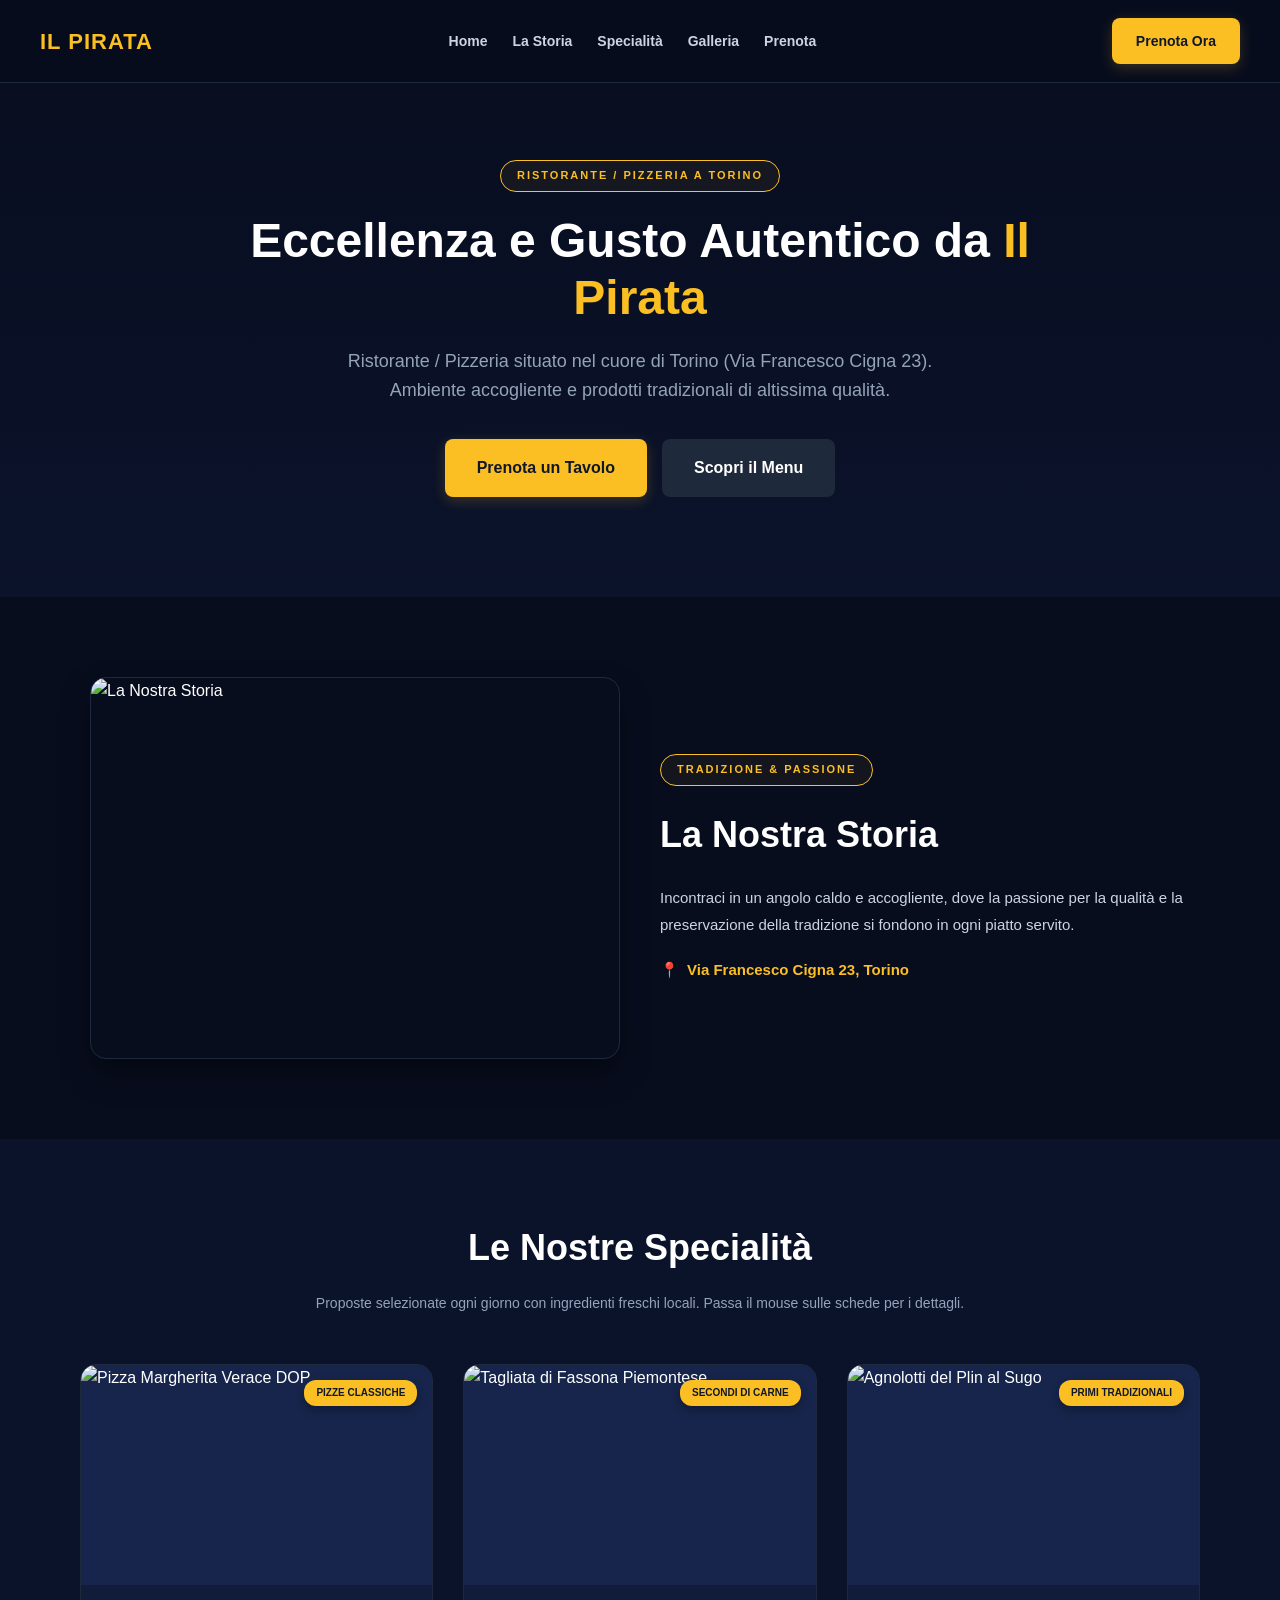
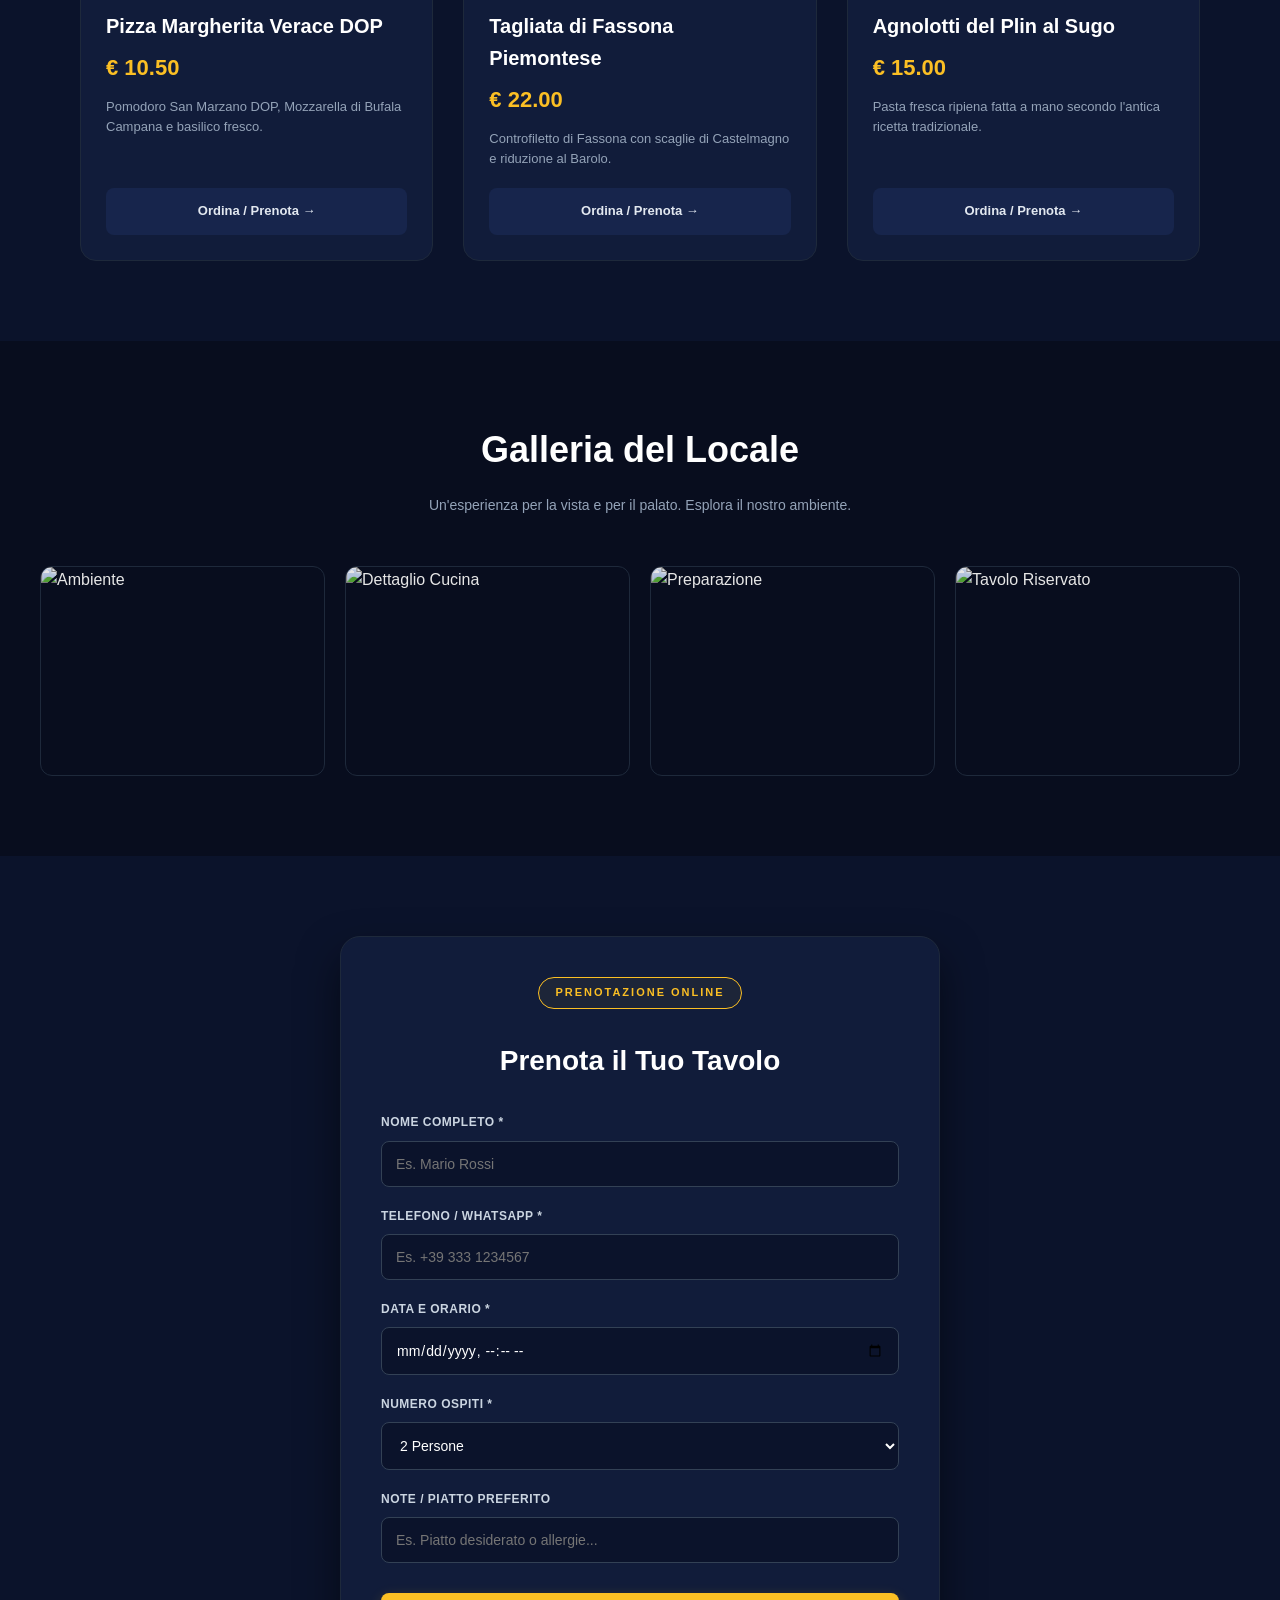
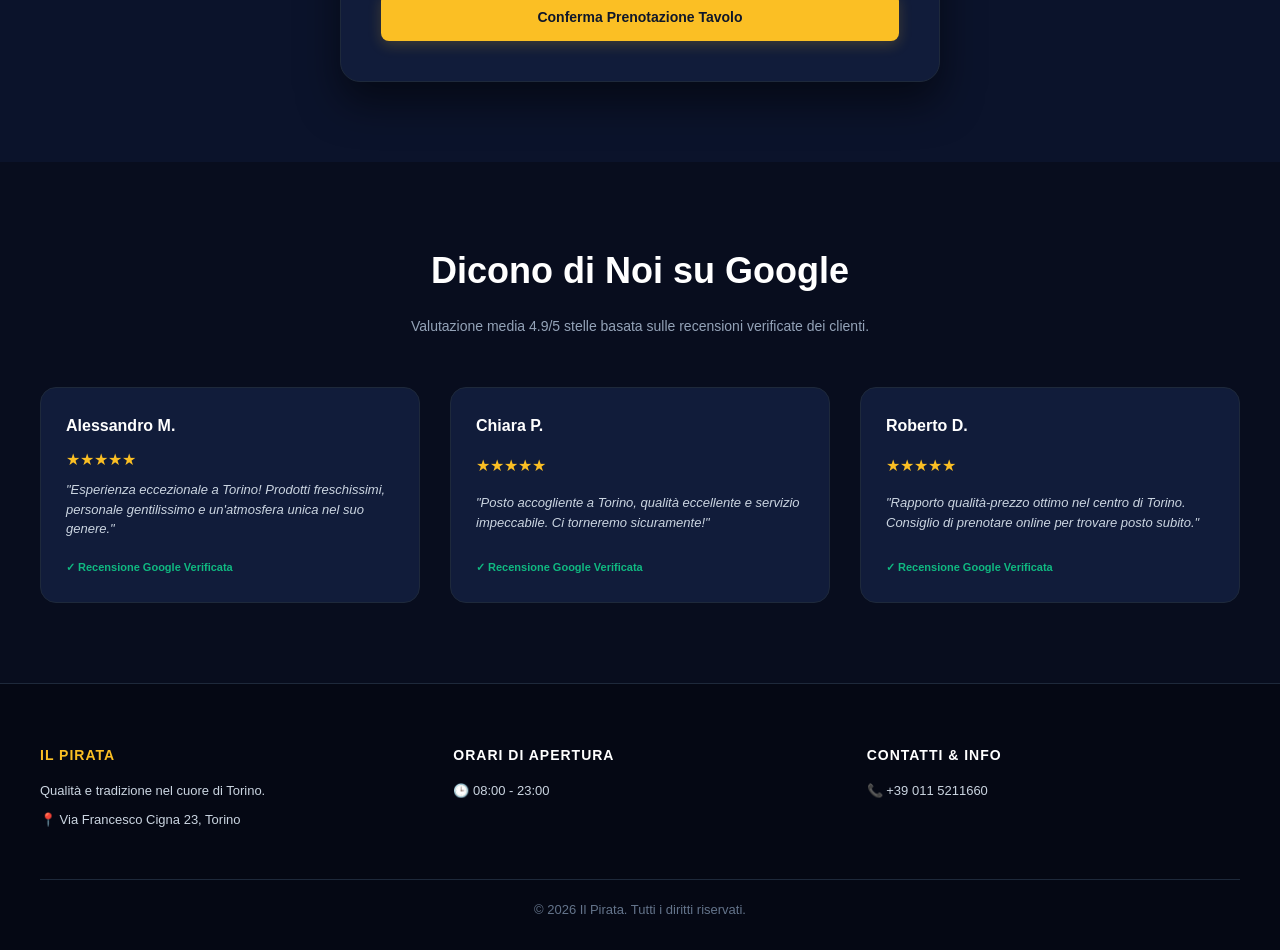
==== sito_generato.html @ 09f24fcf "Add files via upload" ====
<!DOCTYPE html>
<html lang="it">
<head>
    <meta charset="UTF-8">
    <meta name="viewport" content="width=device-width, initial-scale=1.0">
    <title>Il Pirata - Torino</title>
    <style>
        * { box-sizing: border-box; margin: 0; padding: 0; font-family: 'Segoe UI', Roboto, Helvetica, Arial, sans-serif; }
        html { scroll-behavior: smooth; }
        body { background-color: #0b132b; color: #ffffff; line-height: 1.6; overflow-x: hidden; }
        a { color: inherit; text-decoration: none; }
        
        /* NAVBAR */
        .navbar { background: rgba(8, 13, 30, 0.95); backdrop-filter: blur(10px); padding: 18px 40px; display: flex; justify-content: space-between; align-items: center; position: fixed; width: 100%; top: 0; z-index: 1000; border-bottom: 1px solid #1e293b; transition: all 0.3s ease; }
        .logo { font-size: 22px; font-weight: 900; color: #fbbf24; letter-spacing: 1px; text-transform: uppercase; }
        .nav-links { display: flex; gap: 25px; font-size: 14px; font-weight: 600; color: #cbd5e1; align-items: center; }
        .nav-links a { transition: color 0.3s ease; }
        .nav-links a:hover { color: #fbbf24; }
        .btn-gold { background: #fbbf24; color: #0f172a; padding: 12px 24px; font-weight: 800; border-radius: 8px; font-size: 14px; transition: all 0.3s cubic-bezier(0.4, 0, 0.2, 1); display: inline-block; border: none; cursor: pointer; text-align: center; box-shadow: 0 4px 14px rgba(251, 191, 36, 0.2); }
        .btn-gold:hover { background: #f59e0b; transform: translateY(-3px); box-shadow: 0 8px 20px rgba(251, 191, 36, 0.4); }
        .btn-gold:active { transform: translateY(-1px); }
        
        /* HERO */
        .hero { padding: 160px 20px 100px 20px; text-align: center; background: linear-gradient(180deg, #080d1e 0%, #0b132b 100%); position: relative; }
        .badge { border: 1px solid #fbbf24; color: #fbbf24; padding: 6px 16px; border-radius: 20px; font-size: 11px; font-weight: 800; letter-spacing: 2px; text-transform: uppercase; display: inline-block; margin-bottom: 20px; background: rgba(251, 191, 36, 0.05); }
        .hero h1 { font-size: 48px; font-weight: 900; max-width: 900px; margin: 0 auto 20px auto; line-height: 1.2; }
        .hero h1 span { color: #fbbf24; }
        .hero p { font-size: 18px; color: #94a3b8; max-width: 650px; margin: 0 auto 35px auto; }
        
        /* SECTIONS */
        .section { padding: 80px 40px; max-width: 1200px; margin: 0 auto; }
        .bg-dark { background: #080d1e; }
        .section-title { text-align: center; font-size: 36px; font-weight: 800; margin-bottom: 15px; }
        .section-subtitle { text-align: center; color: #94a3b8; font-size: 14px; margin-bottom: 50px; }
        
        /* GRID */
        .grid-3 { display: grid; grid-template-columns: repeat(auto-fit, minmax(300px, 1fr)); gap: 30px; }
        .grid-2 { display: grid; grid-template-columns: 1fr 1fr; gap: 40px; align-items: center; }
        .grid-4 { display: grid; grid-template-columns: repeat(auto-fit, minmax(230px, 1fr)); gap: 20px; }
        @media(max-width: 768px) { .grid-2 { grid-template-columns: 1fr; } .navbar { padding: 15px 20px; } }
        
        /* ANIMATED PRODUCT CARDS */
        .card { background: #111c3a; border: 1px solid #1e293b; border-radius: 16px; overflow: hidden; position: relative; display: flex; flex-direction: column; justify-content: space-between; transition: all 0.4s cubic-bezier(0.165, 0.84, 0.44, 1); cursor: pointer; }
        .card-img-wrapper { width: 100%; height: 220px; overflow: hidden; position: relative; background-color: #17254c; }
        .card-img { width: 100%; height: 100%; object-fit: cover; display: block; transition: transform 0.6s cubic-bezier(0.165, 0.84, 0.44, 1); }
        
        /* HOVER EFFECTS ON CARDS */
        .card:hover { transform: translateY(-10px); border-color: rgba(251, 191, 36, 0.5); box-shadow: 0 20px 35px rgba(0, 0, 0, 0.6), 0 0 25px rgba(251, 191, 36, 0.15); }
        .card:hover .card-img { transform: scale(1.08); }
        .card::after { content: ''; position: absolute; top: 0; left: -100%; width: 50%; height: 100%; background: linear-gradient(to right, transparent, rgba(255,255,255,0.08), transparent); transform: skewX(-25deg); transition: 0.75s; pointer-events: none; }
        .card:hover::after { left: 150%; }

        .card-body { padding: 25px; flex: 1; display: flex; flex-direction: column; justify-content: space-between; }
        .card-tag { position: absolute; top: 15px; right: 15px; background: #fbbf24; color: #0f172a; font-weight: 800; font-size: 10px; padding: 5px 12px; border-radius: 12px; text-transform: uppercase; z-index: 10; box-shadow: 0 4px 10px rgba(0,0,0,0.3); }
        .card h3 { font-size: 20px; font-weight: 700; margin-bottom: 8px; color: #ffffff; transition: color 0.3s; }
        .card:hover h3 { color: #fbbf24; }
        .card-price { font-size: 22px; font-weight: 900; color: #fbbf24; margin-bottom: 12px; }
        .card p { font-size: 13px; color: #94a3b8; margin-bottom: 20px; line-height: 1.5; }
        .card-btn { background: #17254c; color: #e2e8f0; text-align: center; padding: 12px; border-radius: 8px; font-weight: 700; font-size: 13px; transition: all 0.3s; display: block; border: 1px solid transparent; }
        .card:hover .card-btn { background: #fbbf24; color: #0f172a; border-color: #fbbf24; box-shadow: 0 4px 12px rgba(251, 191, 36, 0.3); }

        /* ANIMATED GALLERY */
        .gallery-item { overflow: hidden; border-radius: 12px; border: 1px solid #1e293b; position: relative; height: 210px; cursor: pointer; }
        .gallery-img { width: 100%; height: 100%; object-fit: cover; transition: transform 0.5s ease, filter 0.5s ease; filter: brightness(0.9); }
        .gallery-overlay { position: absolute; top: 0; left: 0; width: 100%; height: 100%; background: linear-gradient(180deg, transparent 40%, rgba(11, 19, 43, 0.85) 100%); opacity: 0; transition: opacity 0.4s ease; display: flex; align-items: flex-end; padding: 15px; font-size: 13px; font-weight: 700; color: #fbbf24; }
        .gallery-item:hover .gallery-img { transform: scale(1.12); filter: brightness(1.1); }
        .gallery-item:hover .gallery-overlay { opacity: 1; }

        /* STORY IMAGE HOVER */
        .img-rounded-wrapper { overflow: hidden; border-radius: 16px; border: 1px solid #1e293b; box-shadow: 0 15px 30px rgba(0,0,0,0.4); }
        .img-rounded { width: 100%; height: 380px; object-fit: cover; display: block; transition: transform 0.6s ease; }
        .img-rounded-wrapper:hover .img-rounded { transform: scale(1.05); }

        /* FORM */
        .form-box { background: #111c3a; border: 1px solid #1e293b; border-radius: 20px; padding: 40px; max-width: 600px; margin: 0 auto; box-shadow: 0 20px 40px rgba(0,0,0,0.5); }
        .form-group { margin-bottom: 20px; }
        .form-group label { display: block; font-size: 12px; font-weight: 700; text-transform: uppercase; margin-bottom: 8px; color: #cbd5e1; letter-spacing: 0.5px; }
        .form-control { width: 100%; padding: 14px; background: #0b132b; border: 1px solid #334155; border-radius: 8px; color: #fff; font-size: 14px; outline: none; transition: border-color 0.3s; }
        .form-control:focus { border-color: #fbbf24; box-shadow: 0 0 10px rgba(251, 191, 36, 0.2); }

        /* MODAL POPUP */
        .modal { display: none; position: fixed; top: 0; left: 0; width: 100%; height: 100%; background: rgba(0,0,0,0.8); z-index: 2000; justify-content: center; align-items: center; backdrop-filter: blur(5px); }
        .modal-content { background: #111c3a; border: 1px solid #fbbf24; padding: 40px; border-radius: 16px; max-width: 450px; text-align: center; position: relative; animation: modalIn 0.3s ease-out; }
        @keyframes modalIn { from { transform: scale(0.8); opacity: 0; } to { transform: scale(1); opacity: 1; } }
        
        /* FOOTER */
        footer { background: #050814; padding: 60px 40px 30px 40px; border-top: 1px solid #1e293b; color: #64748b; font-size: 13px; }
        .footer-grid { display: grid; grid-template-columns: repeat(auto-fit, minmax(200px, 1fr)); gap: 40px; max-width: 1200px; margin: 0 auto 40px auto; }
        .footer-col h4 { color: #fff; margin-bottom: 15px; font-size: 14px; text-transform: uppercase; letter-spacing: 1px; }
        .footer-col p { color: #cbd5e1; margin-bottom: 8px; }
    </style>
</head>
<body>

    <!-- NAVBAR -->
    <div class="navbar">
        <div class="logo">Il Pirata</div>
        <div class="nav-links">
            <a href="#">Home</a>
            <a href="#storia">La Storia</a>
            <a href="#specialita">Specialità</a>
            <a href="#galleria">Galleria</a>
            <a href="#prenota">Prenota</a>
        </div>
        <a href="#prenota" class="btn-gold">Prenota Ora</a>
    </div>

    <!-- HERO -->
    <div class="hero">
        <span class="badge">Ristorante / Pizzeria A TORINO</span>
        <h1>Eccellenza e Gusto Autentico da <span>Il Pirata</span></h1>
        <p>Ristorante / Pizzeria situato nel cuore di Torino (Via Francesco Cigna 23). Ambiente accogliente e prodotti tradizionali di altissima qualità.</p>
        <div style="display: flex; justify-content: center; gap: 15px; flex-wrap: wrap;">
            <a href="#prenota" class="btn-gold" style="font-size: 16px; padding: 16px 32px;">Prenota un Tavolo</a>
            <a href="#specialita" class="btn-gold" style="background: #1e293b; color: #fff; font-size: 16px; padding: 16px 32px; box-shadow: none;">Scopri il Menu</a>
        </div>
    </div>

    <!-- LA NOSTRA STORIA -->
    <div id="storia" class="bg-dark" style="padding: 80px 20px;">
        <div style="max-width: 1100px; margin: 0 auto;">
            <div class="grid-2">
                <div class="img-rounded-wrapper">
                    <img src="https://picsum.photos/id/225/800/500" alt="La Nostra Storia" class="img-rounded">
                </div>
                <div>
                    <span class="badge">TRADIZIONE & PASSIONE</span>
                    <h2 class="section-title" style="text-align: left; margin-bottom: 20px;">La Nostra Storia</h2>
                    <p style="font-size: 15px; color: #cbd5e1; margin-bottom: 20px; line-height: 1.8;">
                        Incontraci in un angolo caldo e accogliente, dove la passione per la qualità e la preservazione della tradizione si fondono in ogni piatto servito.
                    </p>
                    <div style="color: #fbbf24; font-weight: 700; font-size: 15px; display: flex; align-items: center; gap: 8px;">
                        <span>📍</span> Via Francesco Cigna 23, Torino
                    </div>
                </div>
            </div>
        </div>
    </div>

    <!-- SPECIALITA' -->
    <div id="specialita" class="section">
        <h2 class="section-title">Le Nostre Specialità</h2>
        <p class="section-subtitle">Proposte selezionate ogni giorno con ingredienti freschi locali. Passa il mouse sulle schede per i dettagli.</p>

        <div class="grid-3">
            <!-- Card 1 -->
            <div class="card" onclick="selezionaPiatto('Pizza Margherita Verace DOP')">
                <span class="card-tag">Pizze Classiche</span>
                <div class="card-img-wrapper">
                    <img src="https://picsum.photos/id/1080/600/400" alt="Pizza Margherita Verace DOP" class="card-img">
                </div>
                <div class="card-body">
                    <div>
                        <h3>Pizza Margherita Verace DOP</h3>
                        <div class="card-price">€ 10.50</div>
                        <p>Pomodoro San Marzano DOP, Mozzarella di Bufala Campana e basilico fresco.</p>
                    </div>
                    <a href="#prenota" class="card-btn">Ordina / Prenota →</a>
                </div>
            </div>

            <!-- Card 2 -->
            <div class="card" onclick="selezionaPiatto('Tagliata di Fassona Piemontese')">
                <span class="card-tag">Secondi di Carne</span>
                <div class="card-img-wrapper">
                    <img src="https://picsum.photos/id/292/600/400" alt="Tagliata di Fassona Piemontese" class="card-img">
                </div>
                <div class="card-body">
                    <div>
                        <h3>Tagliata di Fassona Piemontese</h3>
                        <div class="card-price">€ 22.00</div>
                        <p>Controfiletto di Fassona con scaglie di Castelmagno e riduzione al Barolo.</p>
                    </div>
                    <a href="#prenota" class="card-btn">Ordina / Prenota →</a>
                </div>
            </div>

            <!-- Card 3 -->
            <div class="card" onclick="selezionaPiatto('Agnolotti del Plin al Sugo')">
                <span class="card-tag">Primi Tradizionali</span>
                <div class="card-img-wrapper">
                    <img src="https://picsum.photos/id/488/600/400" alt="Agnolotti del Plin al Sugo" class="card-img">
                </div>
                <div class="card-body">
                    <div>
                        <h3>Agnolotti del Plin al Sugo</h3>
                        <div class="card-price">€ 15.00</div>
                        <p>Pasta fresca ripiena fatta a mano secondo l'antica ricetta tradizionale.</p>
                    </div>
                    <a href="#prenota" class="card-btn">Ordina / Prenota →</a>
                </div>
            </div>
        </div>
    </div>

    <!-- GALLERIA LOCALE CON ANIMAZIONI HOVER -->
    <div id="galleria" class="bg-dark" style="padding: 80px 20px;">
        <div style="max-width: 1200px; margin: 0 auto;">
            <h2 class="section-title">Galleria del Locale</h2>
            <p class="section-subtitle">Un'esperienza per la vista e per il palato. Esplora il nostro ambiente.</p>
            <div class="grid-4">
                <div class="gallery-item">
                    <img src="https://picsum.photos/id/431/600/450" alt="Ambiente" class="gallery-img">
                    <div class="gallery-overlay">✨ Sala Principale</div>
                </div>
                <div class="gallery-item">
                    <img src="https://picsum.photos/id/225/600/450" alt="Dettaglio Cucina" class="gallery-img">
                    <div class="gallery-overlay">🍷 Selezione Vini & Beverage</div>
                </div>
                <div class="gallery-item">
                    <img src="https://picsum.photos/id/1060/600/450" alt="Preparazione" class="gallery-img">
                    <div class="gallery-overlay">👨‍🍳 Artigianalità e Freschezza</div>
                </div>
                <div class="gallery-item">
                    <img src="https://picsum.photos/id/1080/600/450" alt="Tavolo Riservato" class="gallery-img">
                    <div class="gallery-overlay">🕯️ Atmosfera Accogliente</div>
                </div>
            </div>
        </div>
    </div>

    <!-- PRENOTAZIONE INTERATTIVA -->
    <div id="prenota" style="padding: 80px 20px;">
        <div class="form-box">
            <div style="text-align: center; margin-bottom: 30px;">
                <span class="badge">PRENOTAZIONE ONLINE</span>
                <h2 style="font-size: 28px; margin-top: 10px;">Prenota il Tuo Tavolo</h2>
            </div>
            <form id="bookingForm" onsubmit="inviaPrenotazione(event)">
                <div class="form-group">
                    <label>Nome Completo *</label>
                    <input type="text" id="nomeCliente" class="form-control" required placeholder="Es. Mario Rossi">
                </div>
                <div class="form-group">
                    <label>Telefono / WhatsApp *</label>
                    <input type="tel" id="telCliente" class="form-control" required placeholder="Es. +39 333 1234567">
                </div>
                <div class="form-group">
                    <label>Data e Orario *</label>
                    <input type="datetime-local" id="dataOra" class="form-control" required>
                </div>
                <div class="form-group">
                    <label>Numero Ospiti *</label>
                    <select id="numOspiti" class="form-control">
                        <option value="2 Persone">2 Persone</option>
                        <option value="3 Persone">3 Persone</option>
                        <option value="4 Persone">4 Persone</option>
                        <option value="5+ Persone">5+ Persone (Gruppo)</option>
                    </select>
                </div>
                <div class="form-group">
                    <label>Note / Piatto Preferito</label>
                    <input type="text" id="notePiatto" class="form-control" placeholder="Es. Piatto desiderato o allergie...">
                </div>
                <button type="submit" class="btn-gold" style="width: 100%; padding: 16px; margin-top: 10px;">Conferma Prenotazione Tavolo</button>
            </form>
        </div>
    </div>

    <!-- MODAL DI CONFERMA -->
    <div id="modalConferma" class="modal">
        <div class="modal-content">
            <div style="font-size: 48px; margin-bottom: 15px;">🎉</div>
            <h3 style="color: #fbbf24; font-size: 22px; margin-bottom: 10px;">Prenotazione Ricevuta!</h3>
            <p id="modalTesto" style="color: #cbd5e1; font-size: 14px; margin-bottom: 25px; line-height: 1.6;"></p>
            <button onclick="chiudiModal()" class="btn-gold" style="width: 100%;">Perfetto, Chiudi</button>
        </div>
    </div>

    <!-- RECENSIONI GOOGLE -->
    <div id="recensioni" class="bg-dark" style="padding: 80px 20px;">
        <div class="section" style="padding: 0;">
            <h2 class="section-title">Dicono di Noi su Google</h2>
            <p class="section-subtitle">Valutazione media 4.9/5 stelle basata sulle recensioni verificate dei clienti.</p>

            <div class="grid-3">
                <div class="card" style="padding: 25px; cursor: default;">
                    <div style="font-weight: 700; font-size: 16px; color: #fff;">Alessandro M.</div>
                    <div style="color: #fbbf24; font-size: 16px; margin: 8px 0;">★★★★★</div>
                    <p style="font-size: 13px; color: #cbd5e1; font-style: italic;">"Esperienza eccezionale a Torino! Prodotti freschissimi, personale gentilissimo e un'atmosfera unica nel suo genere."</p>
                    <span style="color: #10b981; font-size: 11px; font-weight: 700;">✓ Recensione Google Verificata</span>
                </div>

                <div class="card" style="padding: 25px; cursor: default;">
                    <div style="font-weight: 700; font-size: 16px; color: #fff;">Chiara P.</div>
                    <div style="color: #fbbf24; font-size: 16px; margin: 8px 0;">★★★★★</div>
                    <p style="font-size: 13px; color: #cbd5e1; font-style: italic;">"Posto accogliente a Torino, qualità eccellente e servizio impeccabile. Ci torneremo sicuramente!"</p>
                    <span style="color: #10b981; font-size: 11px; font-weight: 700;">✓ Recensione Google Verificata</span>
                </div>

                <div class="card" style="padding: 25px; cursor: default;">
                    <div style="font-weight: 700; font-size: 16px; color: #fff;">Roberto D.</div>
                    <div style="color: #fbbf24; font-size: 16px; margin: 8px 0;">★★★★★</div>
                    <p style="font-size: 13px; color: #cbd5e1; font-style: italic;">"Rapporto qualità-prezzo ottimo nel centro di Torino. Consiglio di prenotare online per trovare posto subito."</p>
                    <span style="color: #10b981; font-size: 11px; font-weight: 700;">✓ Recensione Google Verificata</span>
                </div>
            </div>
        </div>
    </div>

    <!-- FOOTER -->
    <footer>
        <div class="footer-grid">
            <div class="footer-col">
                <h4 style="color: #fbbf24;">Il Pirata</h4>
                <p>Qualità e tradizione nel cuore di Torino.</p>
                <p>📍 Via Francesco Cigna 23, Torino</p>
            </div>
            <div class="footer-col">
                <h4>Orari di Apertura</h4>
                <p>🕒 08:00 - 23:00</p>
            </div>
            <div class="footer-col">
                <h4>Contatti & Info</h4>
                <p>📞 +39 011 5211660</p>
            </div>
        </div>
        <div style="text-align: center; border-top: 1px solid #1e293b; padding-top: 20px;">
            &copy; 2026 Il Pirata. Tutti i diritti riservati.
        </div>
    </footer>

    <!-- LOGICA JS INTERATTIVA -->
    <script>
        // Imposta la data minima del form a oggi
        const now = new Date();
        now.setMinutes(now.getMinutes() - now.getTimezoneOffset());
        document.getElementById('dataOra').min = now.toISOString().slice(0,16);

        function selezionaPiatto(nomePiatto) {
            document.getElementById('notePiatto').value = "Piatto scelto: " + nomePiatto;
            document.getElementById('prenota').scrollIntoView({ behavior: 'smooth' });
        }

        function inviaPrenotazione(e) {
            e.preventDefault();
            const nome = document.getElementById('nomeCliente').value;
            const dataOra = document.getElementById('dataOra').value;
            const persone = document.getElementById('numOspiti').value;

            const dataFormattata = new Date(dataOra).toLocaleString('it-IT', {
                day: '2-digit', month: '2-digit', year: 'numeric', hour: '2-digit', minute: '2-digit'
            });

            const modalTesto = `Grazie <strong>${nome}</strong>!<br><br>La tua prenotazione per <strong>${persone}</strong> il giorno <strong>${dataFormattata}</strong> è stata registrata con successo.<br><br>Ti invieremo una conferma via SMS/WhatsApp a breve.`;

            document.getElementById('modalTesto').innerHTML = modalTesto;
            document.getElementById('modalConferma').style.display = 'flex';
        }

        function chiudiModal() {
            document.getElementById('modalConferma').style.display = 'none';
            document.getElementById('bookingForm').reset();
        }
    </script>
</body>
</html>
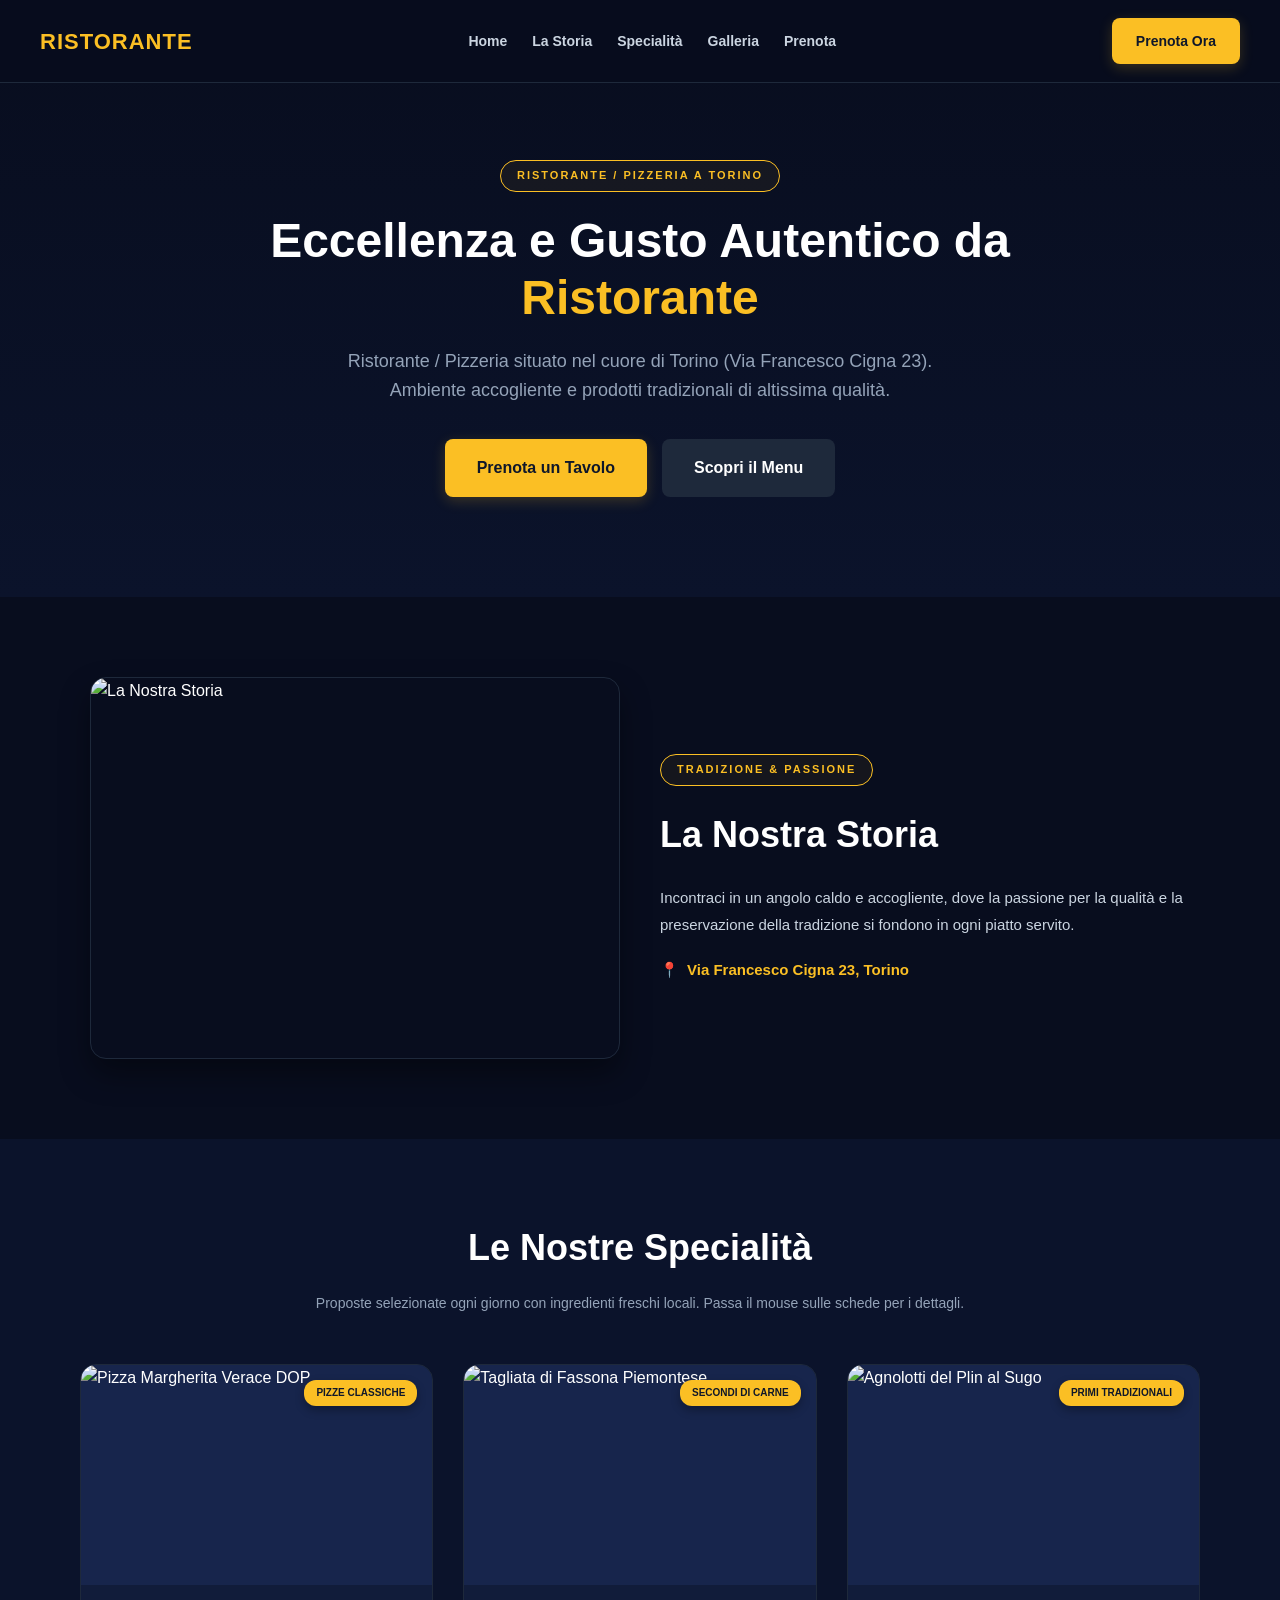
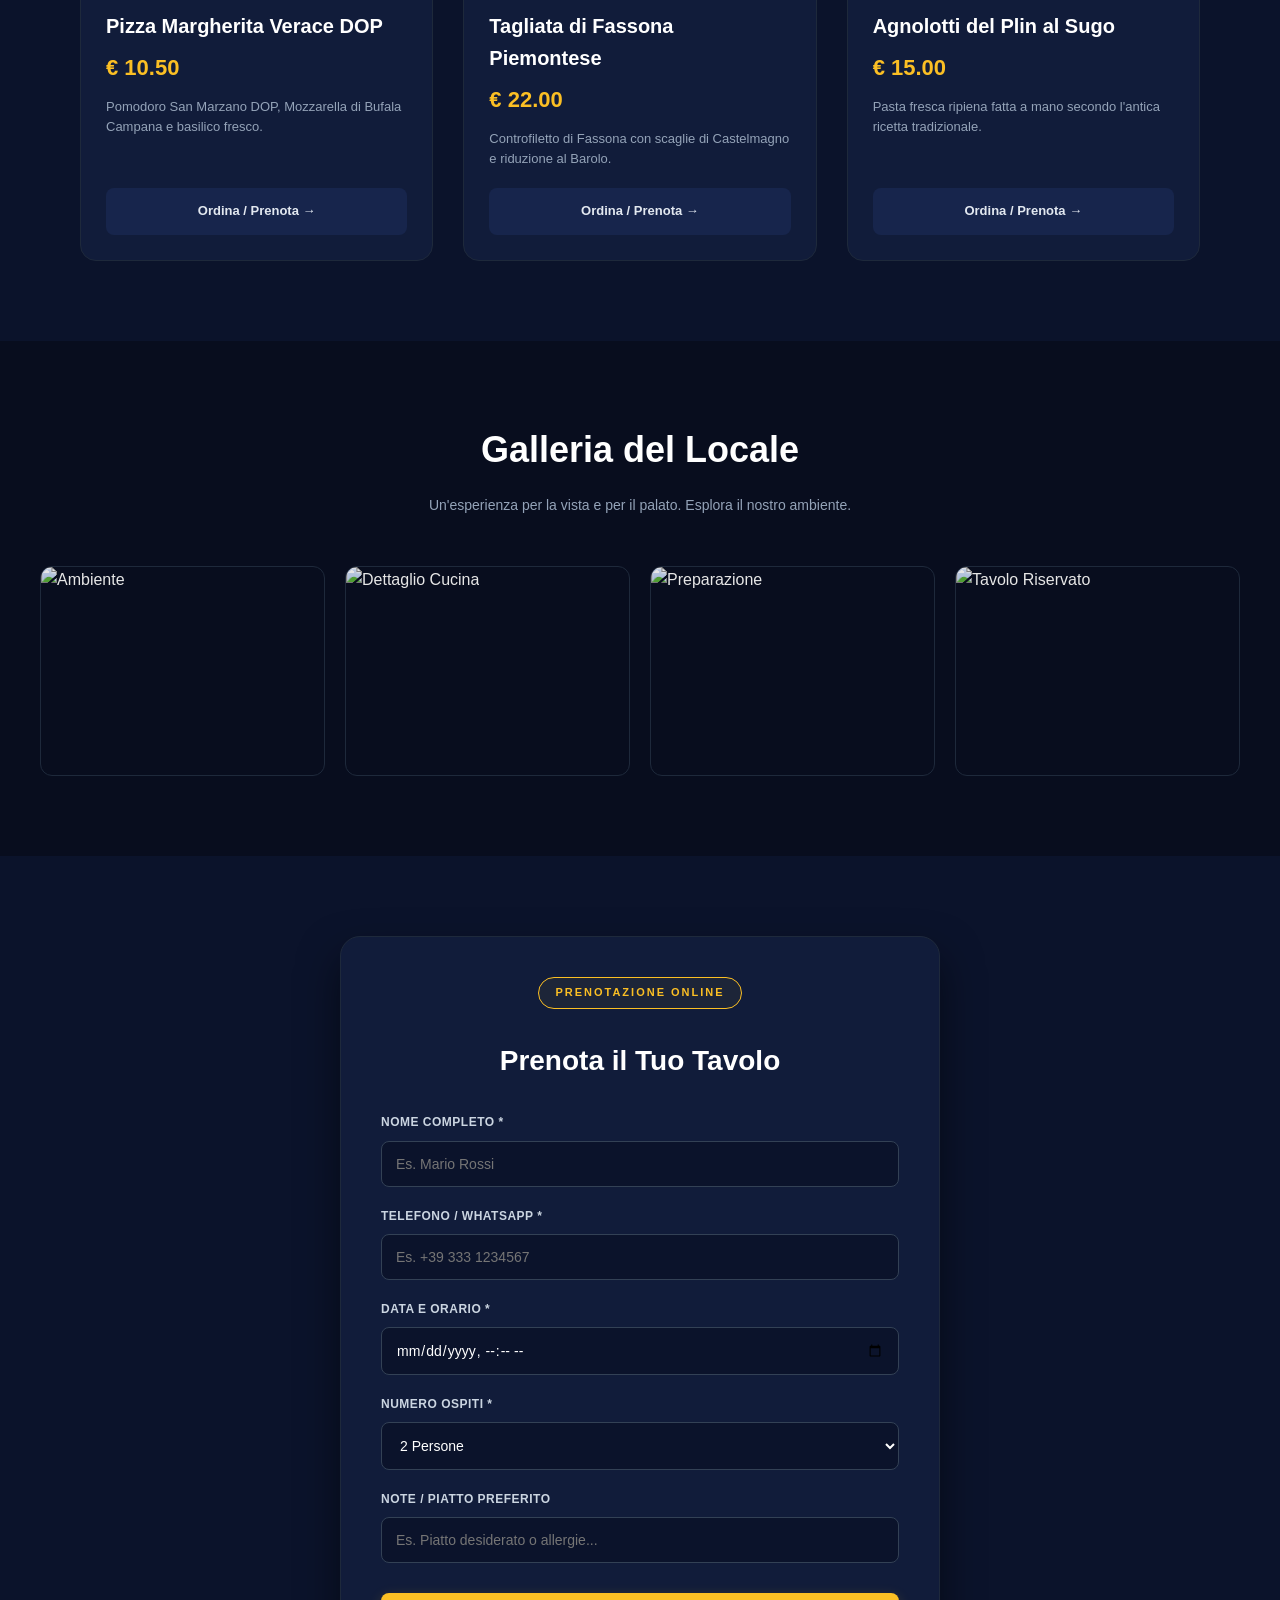
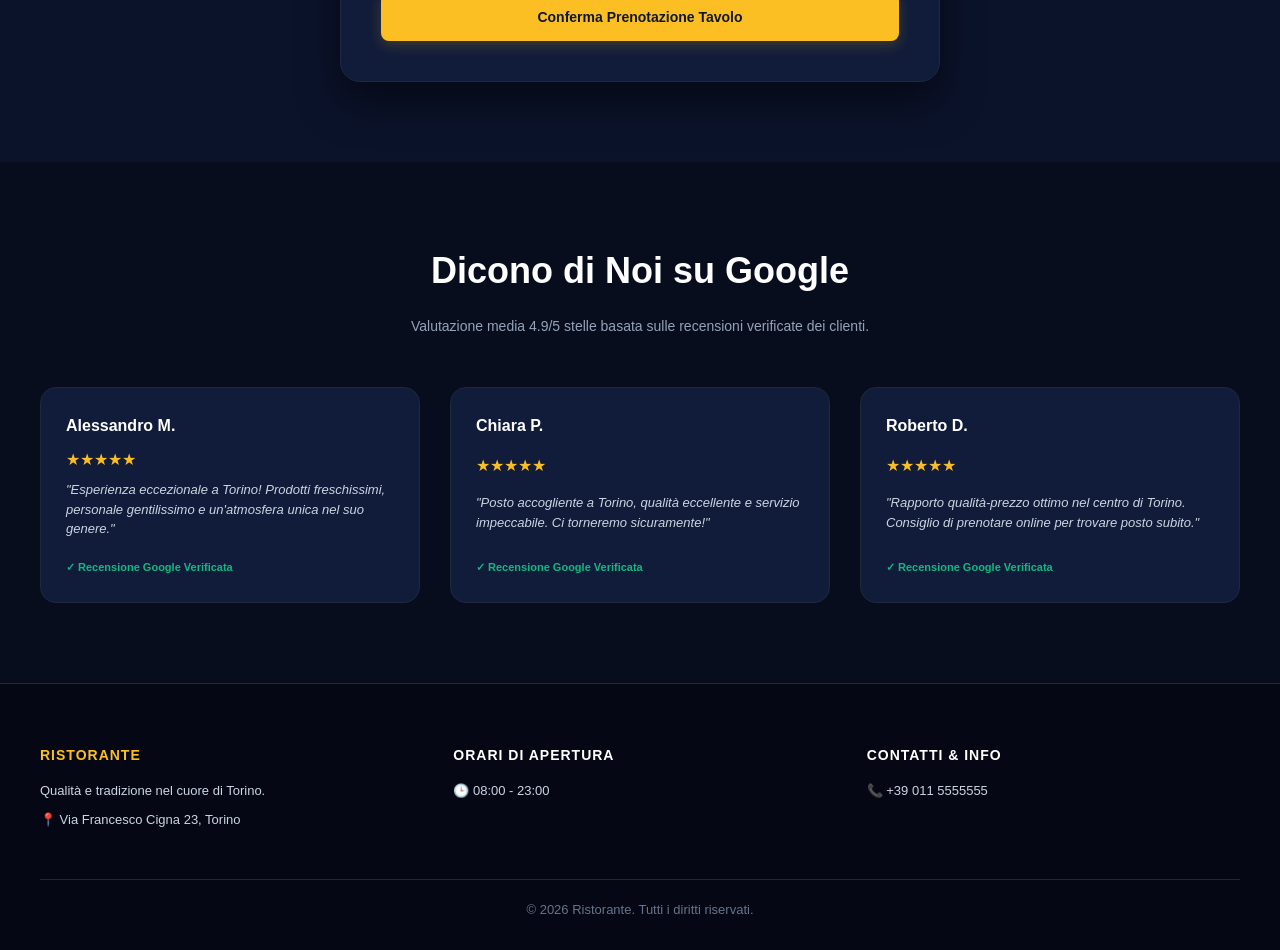
==== commit 9b79123b: "Add files via upload" ====
--- a/sito_generato.html
+++ b/sito_generato.html
@@ -3,7 +3,7 @@
 <head>
     <meta charset="UTF-8">
     <meta name="viewport" content="width=device-width, initial-scale=1.0">
-    <title>Il Pirata - Torino</title>
+    <title>Ristorante - Torino</title>
     <style>
         * { box-sizing: border-box; margin: 0; padding: 0; font-family: 'Segoe UI', Roboto, Helvetica, Arial, sans-serif; }
         html { scroll-behavior: smooth; }
@@ -94,7 +94,7 @@
 
     <!-- NAVBAR -->
     <div class="navbar">
-        <div class="logo">Il Pirata</div>
+        <div class="logo">Ristorante</div>
         <div class="nav-links">
             <a href="#">Home</a>
             <a href="#storia">La Storia</a>
@@ -108,7 +108,7 @@
     <!-- HERO -->
     <div class="hero">
         <span class="badge">Ristorante / Pizzeria A TORINO</span>
-        <h1>Eccellenza e Gusto Autentico da <span>Il Pirata</span></h1>
+        <h1>Eccellenza e Gusto Autentico da <span>Ristorante</span></h1>
         <p>Ristorante / Pizzeria situato nel cuore di Torino (Via Francesco Cigna 23). Ambiente accogliente e prodotti tradizionali di altissima qualità.</p>
         <div style="display: flex; justify-content: center; gap: 15px; flex-wrap: wrap;">
             <a href="#prenota" class="btn-gold" style="font-size: 16px; padding: 16px 32px;">Prenota un Tavolo</a>
@@ -302,7 +302,7 @@
     <footer>
         <div class="footer-grid">
             <div class="footer-col">
-                <h4 style="color: #fbbf24;">Il Pirata</h4>
+                <h4 style="color: #fbbf24;">Ristorante</h4>
                 <p>Qualità e tradizione nel cuore di Torino.</p>
                 <p>📍 Via Francesco Cigna 23, Torino</p>
             </div>
@@ -312,11 +312,11 @@
             </div>
             <div class="footer-col">
                 <h4>Contatti & Info</h4>
-                <p>📞 +39 011 5211660</p>
+                <p>📞 +39 011 5555555</p>
             </div>
         </div>
         <div style="text-align: center; border-top: 1px solid #1e293b; padding-top: 20px;">
-            &copy; 2026 Il Pirata. Tutti i diritti riservati.
+            &copy; 2026 Ristorante. Tutti i diritti riservati.
         </div>
     </footer>
 
